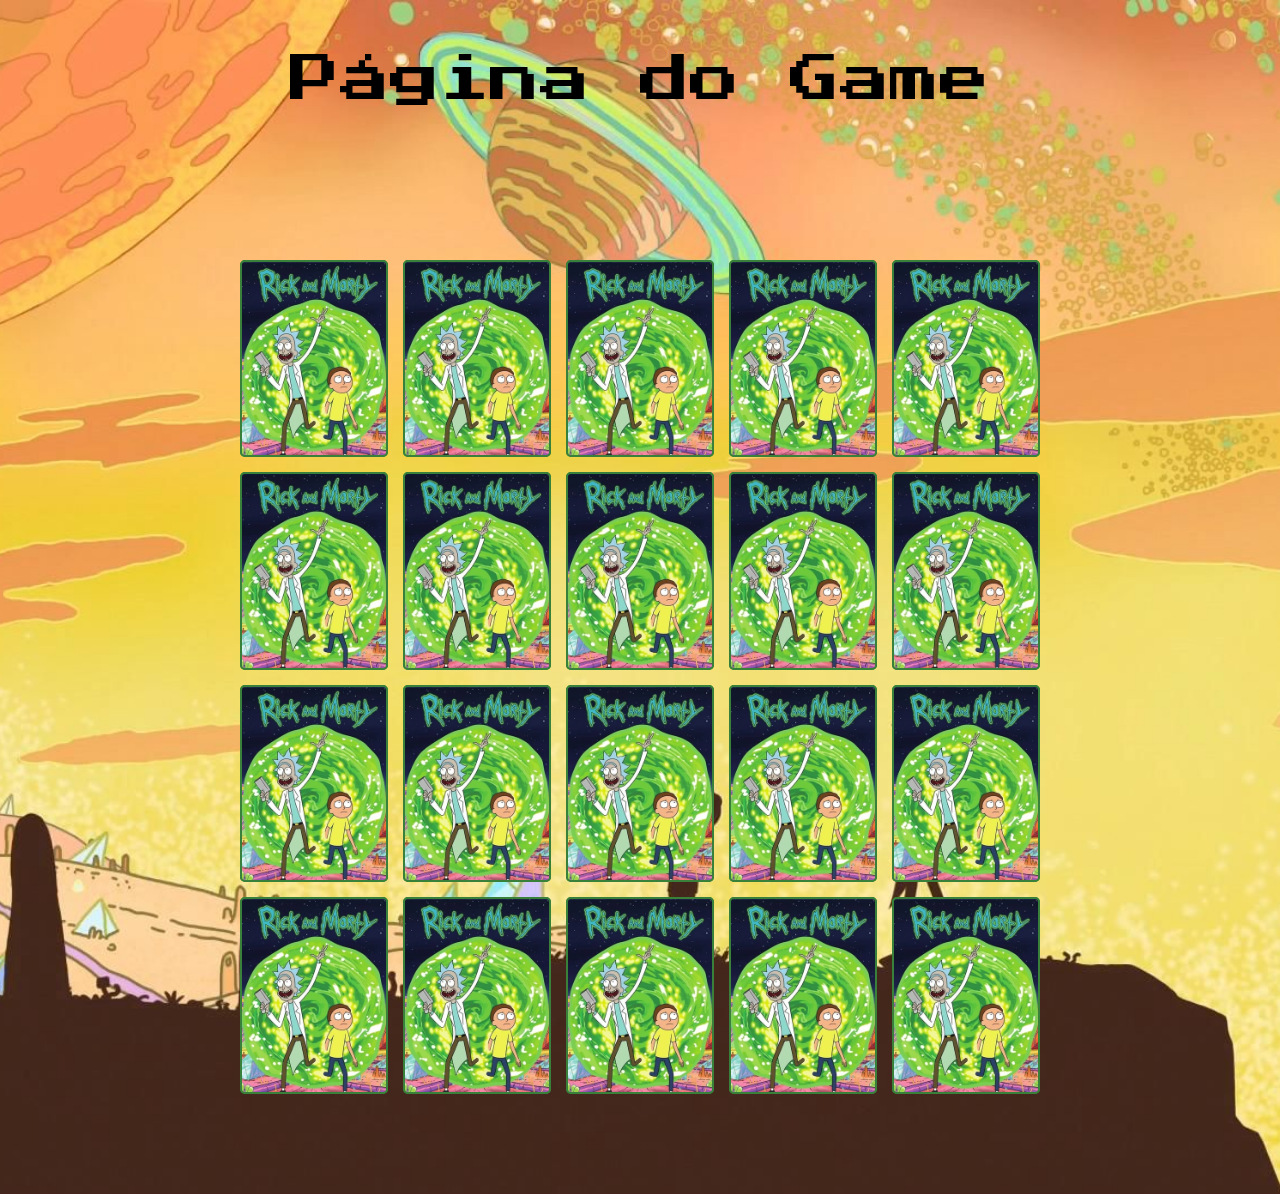
==== pages/game.html @ 2fa93f3a "Add files via upload" ====
<!DOCTYPE html>
<html lang="en">
    <head>
        <meta charset="UTF-8">
        <meta name="viewport" content="width=device-width, initial-scale=1.0">

        <link rel="stylesheet" href="../css/reset.css">
        <link rel="stylesheet" href="../css/game.css">
        <!--o uso do 'defer', referencia a inicialição do script, como prioridade-->
        <script defer src="../js/game.js"></script>

        <title>Memory Game</title>
    </head>

    <body>

        <div class="container">
            <p>Página do Game</P>
            <p></p>
        </div>
        <!--<div style="background-image: url('../images/bg.jpg');"></div>-->

        <div class="grid"></div>

    </body>

</html>
---- css/game.css ----
.grid {
    display: grid;
    grid-template-columns: repeat(5, 1fr);
    gap: 15px;
    width: 100%;
    max-width: 800px;
    margin: 100px auto;
}

.card {
    /*aspect-ratio = definir formata do objeto*/
    aspect-ratio: 3/4;
    width: 100%;
    /*border-radius = arrendondar as bordas*/
    border-radius: 5px;
    position: relative;
    /*efeito de movimento da carta: tudo, time e efeito*/
    transition: all 400ms ease;
    transform-style: preserve-3d;
}

.face {
    width: 100%;
    height: 100%;
    position: absolute;
    background-size: cover;
    /*centraliza a imagem dentro do objeto*/
    background-position: center;
    border: 2px solid #39813a;
    border-radius: 5px;
    transition: all 300ms ease;
}

.front {
    /*retirada do efeito de espelho*/
    transform: rotateY(180deg);
}

.back {
    background-image: url('../images/back.png');
    /*esconder a imagem da frente*/
    backface-visibility: hidden;
}

.reveal-card {
    /*efeito de rotação*/
    transform: rotateY(180deg);
}

.disabled-card {
    filter: saturate(0);
    opacity: 0.5;
}

.container {
    height: 10em;
    position: relative;
}

.container p {
    font-size: 50px ;
    margin: 0;
    position: absolute;
    top: 50%;
    left: 50%;
    margin-right: -50%;
    transform: translate(-50%, -50%)
}

/*ainda não ensinado*/
body {
    background-image: url(../images/bg.jpg);
    background-repeat: no-repeat;
    background-size: cover;
    background-position: center center;
}
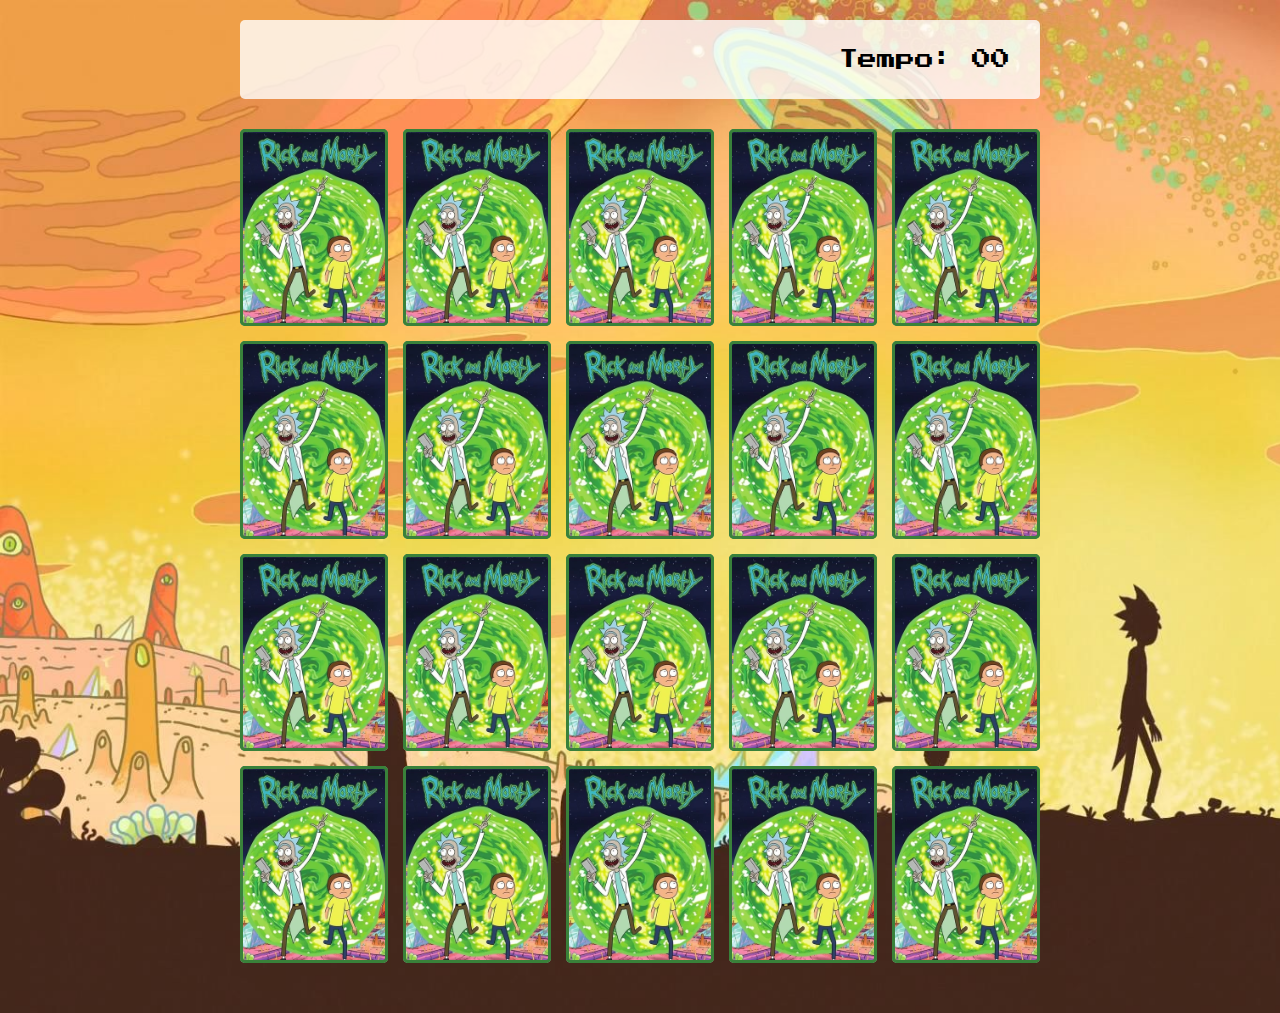
==== commit 569f8e04: "Add files via upload" ====
--- a/pages/game.html
+++ b/pages/game.html
@@ -3,6 +3,7 @@
     <head>
         <meta charset="UTF-8">
         <meta name="viewport" content="width=device-width, initial-scale=1.0">
+        <meta http-equiv="X-UA-Compatible" content="IE=edge">
 
         <link rel="stylesheet" href="../css/reset.css">
         <link rel="stylesheet" href="../css/game.css">
@@ -14,14 +15,17 @@
 
     <body>
 
-        <div class="container">
-            <p>Página do Game</P>
-            <p></p>
-        </div>
-        <!--<div style="background-image: url('../images/bg.jpg');"></div>-->
+        <main>
+            <header>
+                <span class="player"></span>
+                <span>Tempo: <span class="timer">00</span></span>
+            </header>
 
-        <div class="grid"></div>
+            <div class="grid"></div>
+        </main>
 
     </body>
 
+    <footer></footer>
+
 </html>--- a/css/game.css
+++ b/css/game.css
@@ -1,10 +1,36 @@
+main {
+    display: flex;
+    flex-direction: column;
+    width: 100%;
+    background-image: url('../images/bg.jpg');
+    background-size: cover;
+    min-width: 100vh;
+    align-items: center;
+    justify-content: center;
+    padding: 20px 20px 50px;
+}
+
+header {
+    display: flex;
+    align-items: center;
+    justify-content: space-between;
+    /*barra no fundo do cabeçalho, o ultimo numero significa o nível de transparência*/
+    background-color: rgba(255, 255, 255, 0.8);
+    font-size: 1.2em;
+    width: 100%;
+    max-width: 800px;
+    padding: 30px;
+    margin: 0 0 30px;
+    border-radius: 5px;
+}
+
 .grid {
     display: grid;
     grid-template-columns: repeat(5, 1fr);
     gap: 15px;
     width: 100%;
     max-width: 800px;
-    margin: 100px auto;
+    margin: 0 auto;
 }
 
 .card {
@@ -17,6 +43,7 @@
     /*efeito de movimento da carta: tudo, time e efeito*/
     transition: all 400ms ease;
     transform-style: preserve-3d;
+    background-color: #ccc;
 }
 
 .face {
@@ -26,7 +53,7 @@
     background-size: cover;
     /*centraliza a imagem dentro do objeto*/
     background-position: center;
-    border: 2px solid #39813a;
+    border: 3px solid #39813a;
     border-radius: 5px;
     transition: all 300ms ease;
 }
@@ -55,22 +82,4 @@
 .container {
     height: 10em;
     position: relative;
-}
-
-.container p {
-    font-size: 50px ;
-    margin: 0;
-    position: absolute;
-    top: 50%;
-    left: 50%;
-    margin-right: -50%;
-    transform: translate(-50%, -50%)
-}
-
-/*ainda não ensinado*/
-body {
-    background-image: url(../images/bg.jpg);
-    background-repeat: no-repeat;
-    background-size: cover;
-    background-position: center center;
 }